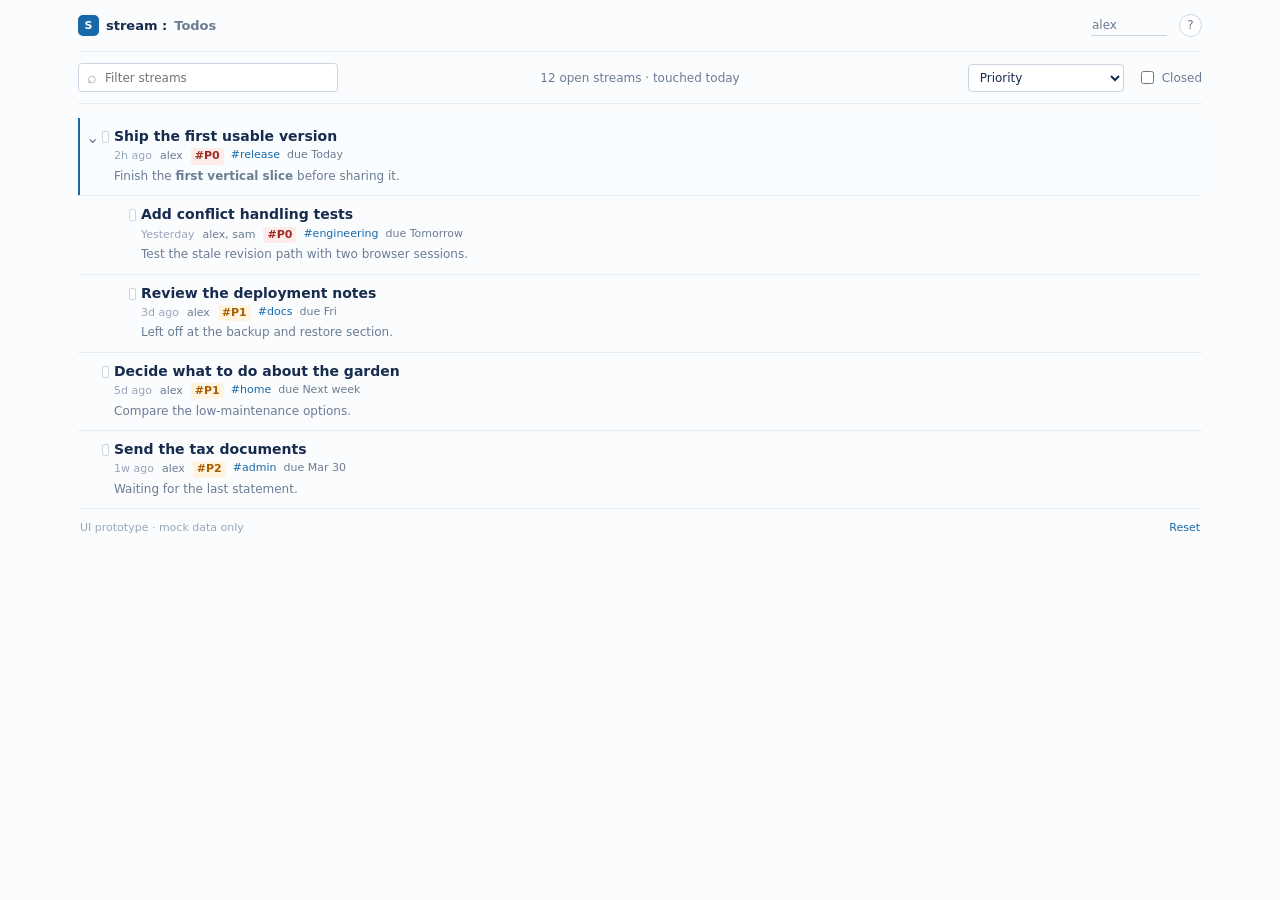
==== prototype/index.html @ 562539ad "Add compact UI prototype" ====
<!doctype html>
<html lang="en">
  <head>
    <meta charset="utf-8">
    <meta name="viewport" content="width=device-width, initial-scale=1">
    <meta name="description" content="Stream UI prototype">
    <title>Stream — UI prototype</title>
    <link rel="stylesheet" href="./style.css">
    <script defer src="./prototype.js"></script>
  </head>
  <body>
    <main class="app-shell">
      <header class="topbar">
        <div class="brand"><span class="brand-mark">S</span><span>stream :</span><span class="breadcrumb"><strong>Todos</strong></span></div>
        <div class="topbar-actions">
          <label class="username-field"><span class="sr-only">Your username</span><input id="username" type="text" value="alex" placeholder="username" autocomplete="nickname"></label>
          <button class="icon-button" type="button" title="Keyboard shortcuts" data-action="shortcuts">?</button>
        </div>
      </header>

      <section class="toolbar" aria-label="View controls">
        <label class="search-control"><span aria-hidden="true">⌕</span><input id="search" type="search" placeholder="Filter streams" autocomplete="off"></label>
        <div class="toolbar-stats">12 open streams <span class="dot-separator">·</span> touched today</div>
        <div class="toolbar-controls">
          <label class="compact-control"><span class="sr-only">View</span><select id="view-select"><option value="priority">Priority</option><option value="recent">Recently touched</option><option value="stale">Stale</option></select></label>
          <label class="check-control"><input id="show-closed" type="checkbox"> <span>Closed</span></label>
        </div>
      </section>

      <section id="stream-list" class="stream-list" aria-label="Streams" tabindex="0"></section>

      <footer class="prototype-footer"><span>UI prototype · mock data only</span><button type="button" data-action="reset">Reset</button></footer>
    </main>

    <dialog id="shortcuts-dialog" class="shortcuts-dialog">
      <div class="dialog-heading"><h2>Keyboard shortcuts</h2><button class="icon-button" type="button" data-action="close-shortcuts" aria-label="Close">×</button></div>
      <dl class="shortcut-list">
        <div><dt><kbd>j</kbd> / <kbd>k</kbd></dt><dd>Move selection</dd></div>
        <div><dt><kbd>o</kbd></dt><dd>Expand or collapse</dd></div>
        <div><dt><kbd>?</kbd></dt><dd>Show this help</dd></div>
      </dl>
    </dialog>
  </body>
</html>
---- prototype/style.css ----
:root {
  color-scheme: light;
  --ink: #172b4d;
  --muted: #6b7c93;
  --faint: #97a6ba;
  --line: #e7edf3;
  --line-strong: #cbd5e1;
  --surface: #fff;
  --canvas: #fbfcfd;
  --blue: #1769aa;
  --blue-soft: #e8f2fb;
  --amber: #a95d00;
  --amber-soft: #fff4df;
  --green: #247a52;
  --green-soft: #e9f7ef;
  font-family: Inter, ui-sans-serif, system-ui, -apple-system, BlinkMacSystemFont, "Segoe UI", sans-serif;
  color: var(--ink);
  background: var(--canvas);
}

* { box-sizing: border-box; }
body { margin: 0; min-width: 320px; }
button, input, select { font: inherit; }
button { cursor: pointer; }
.sr-only { position: absolute; width: 1px; height: 1px; overflow: hidden; clip: rect(0, 0, 0, 0); white-space: nowrap; }

.app-shell { width: min(1180px, 100%); margin: 0 auto; padding: 0 28px 34px; }
.topbar { display: grid; grid-template-columns: minmax(0, 1fr) auto; align-items: center; gap: 20px; min-height: 52px; padding: 9px 0; border-bottom: 1px solid var(--line); }
.breadcrumb { display: inline-flex; gap: 7px; color: var(--faint); font-size: 13px; }
.breadcrumb strong { color: var(--muted); font-weight: 650; }
h2, p { margin: 0; }
.topbar-actions { display: flex; align-items: center; justify-self: end; gap: 12px; padding-bottom: 1px; }
.brand { display: inline-flex; align-items: center; gap: 7px; color: var(--ink); font-size: 13px; font-weight: 750; white-space: nowrap; }
.brand-mark { display: grid; width: 21px; height: 21px; place-items: center; border-radius: 5px; color: #fff; background: var(--blue); font-size: 11px; }
.username-field input { width: 76px; border: 0; border-bottom: 1px solid var(--line-strong); outline: 0; padding: 3px 1px; color: var(--muted); background: transparent; font-size: 12px; }
.username-field input:focus { border-color: var(--blue); color: var(--ink); }
.icon-button { display: grid; width: 23px; height: 23px; place-items: center; border: 1px solid var(--line-strong); border-radius: 50%; color: var(--muted); background: var(--surface); font-size: 12px; }
.icon-button:hover, .icon-button:focus-visible { color: var(--blue); border-color: var(--blue); }

.toolbar { display: grid; grid-template-columns: minmax(160px, 1fr) auto minmax(160px, 1fr); align-items: center; gap: 18px; min-height: 52px; border-bottom: 1px solid var(--line); }
.toolbar-stats { color: var(--muted); font-size: 12px; text-align: center; white-space: nowrap; }
.toolbar-controls { display: flex; justify-content: end; align-items: center; gap: 13px; }
.compact-control select { border: 1px solid var(--line-strong); border-radius: 4px; padding: 5px 22px 5px 7px; color: var(--ink); background: var(--surface); font-size: 12px; }
.check-control { display: inline-flex; align-items: center; gap: 5px; color: var(--muted); font-size: 12px; }
.check-control input { accent-color: var(--blue); }
.search-control { display: flex; align-items: center; gap: 6px; width: min(260px, 100%); border: 1px solid var(--line-strong); border-radius: 4px; padding: 4px 8px; color: var(--faint); background: var(--surface); }
.search-control:focus-within { border-color: var(--blue); box-shadow: 0 0 0 2px var(--blue-soft); }
.search-control input { width: 100%; border: 0; outline: 0; color: var(--ink); background: transparent; font-size: 12px; }

.stream-list { margin-top: 14px; outline: none; }
.stream-list:focus-visible { box-shadow: 0 0 0 3px var(--blue-soft); }
.stream-row { position: relative; display: grid; grid-template-columns: 29px minmax(0, 1fr); gap: 5px; padding: 9px 2px 10px calc(2px + (var(--depth) * 27px)); border-bottom: 1px solid var(--line); }
.stream-row::before { position: absolute; top: 0; bottom: 0; left: calc(var(--depth) * 27px); width: 2px; content: ""; }
.stream-row:hover, .stream-row.is-selected { background: #fafdff; }
.stream-row.is-selected::before { background: var(--blue); }
.stream-row.is-closed { opacity: .58; }
.stream-gutter { display: flex; align-items: start; gap: 5px; padding-top: 2px; }
.disclosure { width: 17px; height: 17px; border: 0; border-radius: 3px; color: var(--muted); background: transparent; line-height: 1; }
.disclosure:hover, .disclosure:focus-visible { color: var(--blue); background: var(--blue-soft); }
.disclosure.is-empty { visibility: hidden; }
.status-box { display: grid; width: 12px; height: 12px; margin-top: 2px; place-items: center; border: 1px solid var(--line-strong); border-radius: 2px; color: var(--green); background: var(--surface); font-size: 10px; line-height: 1; }
.is-closed .status-box { border-color: var(--green); background: var(--green-soft); }
.stream-main { min-width: 0; }
.stream-title-line { display: flex; align-items: baseline; gap: 8px; min-height: 18px; }
.stream-title { min-width: 0; color: var(--ink); font-size: 14px; font-weight: 650; line-height: 1.35; }
.stream-title:hover { color: var(--blue); }
.stream-meta { display: flex; align-items: center; gap: 8px; min-height: 17px; margin-top: 2px; overflow: hidden; color: var(--muted); font-size: 11px; line-height: 1.3; }
.updated { flex: 0 0 auto; color: var(--faint); }
.owners { overflow: hidden; text-overflow: ellipsis; white-space: nowrap; }
.tag-list { display: flex; gap: 7px; overflow: hidden; color: var(--blue); white-space: nowrap; }
.tag { flex: 0 0 auto; }
.tag.priority-tag { border-radius: 3px; padding: 1px 4px; color: var(--amber); background: var(--amber-soft); font-weight: 750; }
.tag.priority-tag.p0 { color: #9d2b24; background: #ffebe9; }
.due-tag { flex: 0 0 auto; color: var(--muted); }
.stream-description { max-width: 780px; margin-top: 3px; overflow: hidden; color: var(--muted); font-size: 12px; line-height: 1.45; text-overflow: ellipsis; white-space: nowrap; }
.editable-text { border-radius: 3px; cursor: text; }
.editable-text:hover { background: var(--blue-soft); }
.editable-text[contenteditable="true"] { min-width: 80px; outline: 1px solid var(--blue); background: #fff; box-shadow: 0 0 0 2px var(--blue-soft); white-space: normal; }
.empty-filter { padding: 42px 0; color: var(--muted); text-align: center; }
.prototype-footer { display: flex; justify-content: space-between; padding: 12px 2px; color: var(--faint); font-size: 11px; }
.prototype-footer button { border: 0; padding: 0; color: var(--blue); background: transparent; font-size: inherit; }
.shortcuts-dialog { width: min(370px, calc(100% - 32px)); border: 1px solid var(--line-strong); border-radius: 7px; padding: 18px; color: var(--ink); box-shadow: 0 18px 60px rgb(23 43 77 / 20%); }
.shortcuts-dialog::backdrop { background: rgb(23 43 77 / 22%); }
.dialog-heading { display: flex; align-items: center; justify-content: space-between; margin-bottom: 14px; }
.dialog-heading h2 { font-size: 17px; }
.shortcut-list { display: grid; gap: 9px; margin: 0; }
.shortcut-list div { display: grid; grid-template-columns: 90px 1fr; align-items: center; }
.shortcut-list dt, .shortcut-list dd { margin: 0; }
.shortcut-list dd { color: var(--muted); font-size: 13px; }

@media (max-width: 760px) {
  .app-shell { padding: 0 15px 28px; }
  .topbar { grid-template-columns: 1fr; align-items: start; gap: 8px; padding-bottom: 10px; }
  .topbar-actions { justify-self: end; }
  .toolbar { grid-template-columns: 1fr auto; gap: 8px 12px; padding: 8px 0; }
  .toolbar-stats { grid-column: 1 / -1; grid-row: 2; text-align: left; }
  .toolbar-controls { grid-column: 2; grid-row: 1; }
  .search-control { width: 100%; }
  .check-control { display: none; }
}
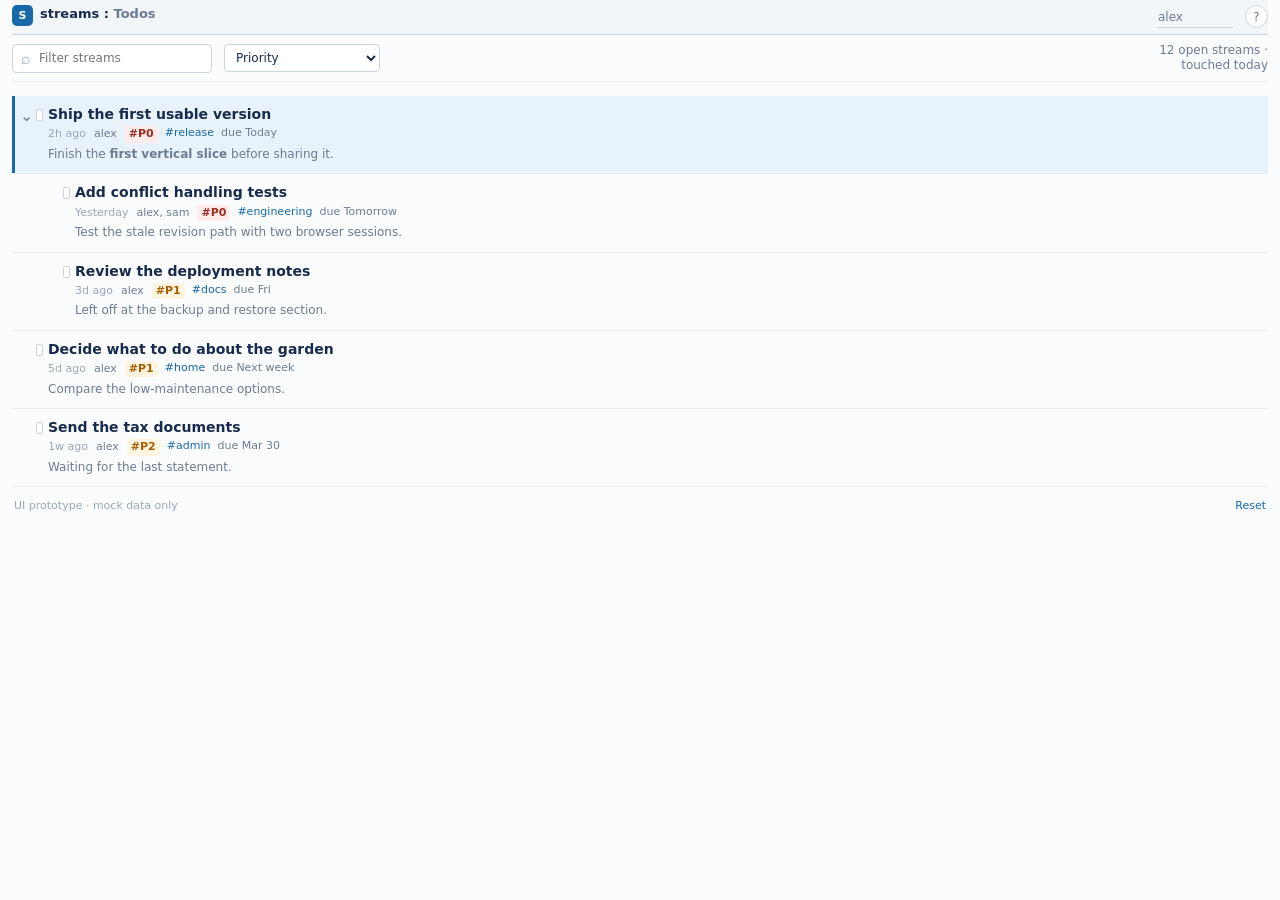
==== commit a622894b: "Refine streams UI prototype layout" ====
--- a/prototype/index.html
+++ b/prototype/index.html
@@ -3,28 +3,27 @@
   <head>
     <meta charset="utf-8">
     <meta name="viewport" content="width=device-width, initial-scale=1">
-    <meta name="description" content="Stream UI prototype">
-    <title>Stream — UI prototype</title>
+    <meta name="description" content="Streams UI prototype">
+    <title>Streams — UI prototype</title>
     <link rel="stylesheet" href="./style.css">
     <script defer src="./prototype.js"></script>
   </head>
   <body>
     <main class="app-shell">
       <header class="topbar">
-        <div class="brand"><span class="brand-mark">S</span><span>stream :</span><span class="breadcrumb"><strong>Todos</strong></span></div>
+        <div class="brand"><span class="brand-mark">S</span><span class="brand-copy"><span class="brand-prefix">streams :</span> <span class="breadcrumb"><strong>Todos</strong></span></span></div>
         <div class="topbar-actions">
           <label class="username-field"><span class="sr-only">Your username</span><input id="username" type="text" value="alex" placeholder="username" autocomplete="nickname"></label>
           <button class="icon-button" type="button" title="Keyboard shortcuts" data-action="shortcuts">?</button>
         </div>
       </header>
 
-      <section class="toolbar" aria-label="View controls">
+      <section class="viewbar" aria-label="Viewbar controls">
         <label class="search-control"><span aria-hidden="true">⌕</span><input id="search" type="search" placeholder="Filter streams" autocomplete="off"></label>
-        <div class="toolbar-stats">12 open streams <span class="dot-separator">·</span> touched today</div>
         <div class="toolbar-controls">
           <label class="compact-control"><span class="sr-only">View</span><select id="view-select"><option value="priority">Priority</option><option value="recent">Recently touched</option><option value="stale">Stale</option></select></label>
-          <label class="check-control"><input id="show-closed" type="checkbox"> <span>Closed</span></label>
         </div>
+        <div class="toolbar-stats">12 open streams <span class="dot-separator">·</span> touched today</div>
       </section>
 
       <section id="stream-list" class="stream-list" aria-label="Streams" tabindex="0"></section>
--- a/prototype/style.css
+++ b/prototype/style.css
@@ -6,6 +6,7 @@
   --line: #e7edf3;
   --line-strong: #cbd5e1;
   --surface: #fff;
+  --header-surface: #f3f6f9;
   --canvas: #fbfcfd;
   --blue: #1769aa;
   --blue-soft: #e8f2fb;
@@ -24,25 +25,25 @@
 button { cursor: pointer; }
 .sr-only { position: absolute; width: 1px; height: 1px; overflow: hidden; clip: rect(0, 0, 0, 0); white-space: nowrap; }
 
-.app-shell { width: min(1180px, 100%); margin: 0 auto; padding: 0 28px 34px; }
-.topbar { display: grid; grid-template-columns: minmax(0, 1fr) auto; align-items: center; gap: 20px; min-height: 52px; padding: 9px 0; border-bottom: 1px solid var(--line); }
-.breadcrumb { display: inline-flex; gap: 7px; color: var(--faint); font-size: 13px; }
+.app-shell { width: 100%; margin: 0; padding: 0 12px 34px; }
+.topbar { display: grid; grid-template-columns: minmax(0, 1fr) auto; align-items: start; gap: 16px; padding: 5px 0; border-bottom: 1px solid var(--line-strong); background: var(--header-surface); }
+.breadcrumb { color: var(--faint); font-size: 13px; }
 .breadcrumb strong { color: var(--muted); font-weight: 650; }
 h2, p { margin: 0; }
 .topbar-actions { display: flex; align-items: center; justify-self: end; gap: 12px; padding-bottom: 1px; }
-.brand { display: inline-flex; align-items: center; gap: 7px; color: var(--ink); font-size: 13px; font-weight: 750; white-space: nowrap; }
+.brand { display: flex; align-items: flex-start; gap: 7px; min-width: 0; color: var(--ink); font-size: 13px; font-weight: 750; line-height: 1.45; }
+.brand-copy { min-width: 0; }
+.brand-prefix { white-space: nowrap; }
 .brand-mark { display: grid; width: 21px; height: 21px; place-items: center; border-radius: 5px; color: #fff; background: var(--blue); font-size: 11px; }
 .username-field input { width: 76px; border: 0; border-bottom: 1px solid var(--line-strong); outline: 0; padding: 3px 1px; color: var(--muted); background: transparent; font-size: 12px; }
 .username-field input:focus { border-color: var(--blue); color: var(--ink); }
 .icon-button { display: grid; width: 23px; height: 23px; place-items: center; border: 1px solid var(--line-strong); border-radius: 50%; color: var(--muted); background: var(--surface); font-size: 12px; }
 .icon-button:hover, .icon-button:focus-visible { color: var(--blue); border-color: var(--blue); }
 
-.toolbar { display: grid; grid-template-columns: minmax(160px, 1fr) auto minmax(160px, 1fr); align-items: center; gap: 18px; min-height: 52px; border-bottom: 1px solid var(--line); }
-.toolbar-stats { color: var(--muted); font-size: 12px; text-align: center; white-space: nowrap; }
-.toolbar-controls { display: flex; justify-content: end; align-items: center; gap: 13px; }
+.viewbar { display: grid; grid-template-columns: minmax(180px, 200px) minmax(0, 1fr) minmax(112px, max-content); align-items: center; gap: 12px; min-height: 0; padding: 8px 0; border-bottom: 1px solid var(--line); }
+.toolbar-stats { min-width: 0; max-width: 150px; color: var(--muted); font-size: 12px; line-height: 1.25; text-align: right; white-space: normal; }
+.toolbar-controls { display: flex; justify-content: start; align-items: center; gap: 13px; min-width: 0; }
 .compact-control select { border: 1px solid var(--line-strong); border-radius: 4px; padding: 5px 22px 5px 7px; color: var(--ink); background: var(--surface); font-size: 12px; }
-.check-control { display: inline-flex; align-items: center; gap: 5px; color: var(--muted); font-size: 12px; }
-.check-control input { accent-color: var(--blue); }
 .search-control { display: flex; align-items: center; gap: 6px; width: min(260px, 100%); border: 1px solid var(--line-strong); border-radius: 4px; padding: 4px 8px; color: var(--faint); background: var(--surface); }
 .search-control:focus-within { border-color: var(--blue); box-shadow: 0 0 0 2px var(--blue-soft); }
 .search-control input { width: 100%; border: 0; outline: 0; color: var(--ink); background: transparent; font-size: 12px; }
@@ -51,8 +52,9 @@
 .stream-list:focus-visible { box-shadow: 0 0 0 3px var(--blue-soft); }
 .stream-row { position: relative; display: grid; grid-template-columns: 29px minmax(0, 1fr); gap: 5px; padding: 9px 2px 10px calc(2px + (var(--depth) * 27px)); border-bottom: 1px solid var(--line); }
 .stream-row::before { position: absolute; top: 0; bottom: 0; left: calc(var(--depth) * 27px); width: 2px; content: ""; }
-.stream-row:hover, .stream-row.is-selected { background: #fafdff; }
-.stream-row.is-selected::before { background: var(--blue); }
+.stream-row:hover { background: #fafdff; }
+.stream-row.is-selected { background: var(--blue-soft); box-shadow: inset 3px 0 0 var(--blue); }
+.stream-row.is-selected::before { background: transparent; }
 .stream-row.is-closed { opacity: .58; }
 .stream-gutter { display: flex; align-items: start; gap: 5px; padding-top: 2px; }
 .disclosure { width: 17px; height: 17px; border: 0; border-radius: 3px; color: var(--muted); background: transparent; line-height: 1; }
@@ -72,10 +74,11 @@
 .tag.priority-tag { border-radius: 3px; padding: 1px 4px; color: var(--amber); background: var(--amber-soft); font-weight: 750; }
 .tag.priority-tag.p0 { color: #9d2b24; background: #ffebe9; }
 .due-tag { flex: 0 0 auto; color: var(--muted); }
-.stream-description { max-width: 780px; margin-top: 3px; overflow: hidden; color: var(--muted); font-size: 12px; line-height: 1.45; text-overflow: ellipsis; white-space: nowrap; }
+.stream-description { display: -webkit-box; max-width: 780px; margin-top: 3px; overflow: hidden; color: var(--muted); font-size: 12px; line-height: 1.45; text-overflow: ellipsis; -webkit-box-orient: vertical; -webkit-line-clamp: 5; }
 .editable-text { border-radius: 3px; cursor: text; }
 .editable-text:hover { background: var(--blue-soft); }
 .editable-text[contenteditable="true"] { min-width: 80px; outline: 1px solid var(--blue); background: #fff; box-shadow: 0 0 0 2px var(--blue-soft); white-space: normal; }
+.stream-description[contenteditable="true"] { display: block; -webkit-line-clamp: unset; }
 .empty-filter { padding: 42px 0; color: var(--muted); text-align: center; }
 .prototype-footer { display: flex; justify-content: space-between; padding: 12px 2px; color: var(--faint); font-size: 11px; }
 .prototype-footer button { border: 0; padding: 0; color: var(--blue); background: transparent; font-size: inherit; }
@@ -89,12 +92,8 @@
 .shortcut-list dd { color: var(--muted); font-size: 13px; }
 
 @media (max-width: 760px) {
-  .app-shell { padding: 0 15px 28px; }
-  .topbar { grid-template-columns: 1fr; align-items: start; gap: 8px; padding-bottom: 10px; }
-  .topbar-actions { justify-self: end; }
-  .toolbar { grid-template-columns: 1fr auto; gap: 8px 12px; padding: 8px 0; }
-  .toolbar-stats { grid-column: 1 / -1; grid-row: 2; text-align: left; }
-  .toolbar-controls { grid-column: 2; grid-row: 1; }
+  .app-shell { padding: 0 10px 28px; }
+  .topbar { gap: 12px; }
+  .viewbar { grid-template-columns: minmax(150px, 170px) minmax(0, 1fr) minmax(106px, 112px); gap: 6px; padding: 5px 0; }
   .search-control { width: 100%; }
-  .check-control { display: none; }
 }
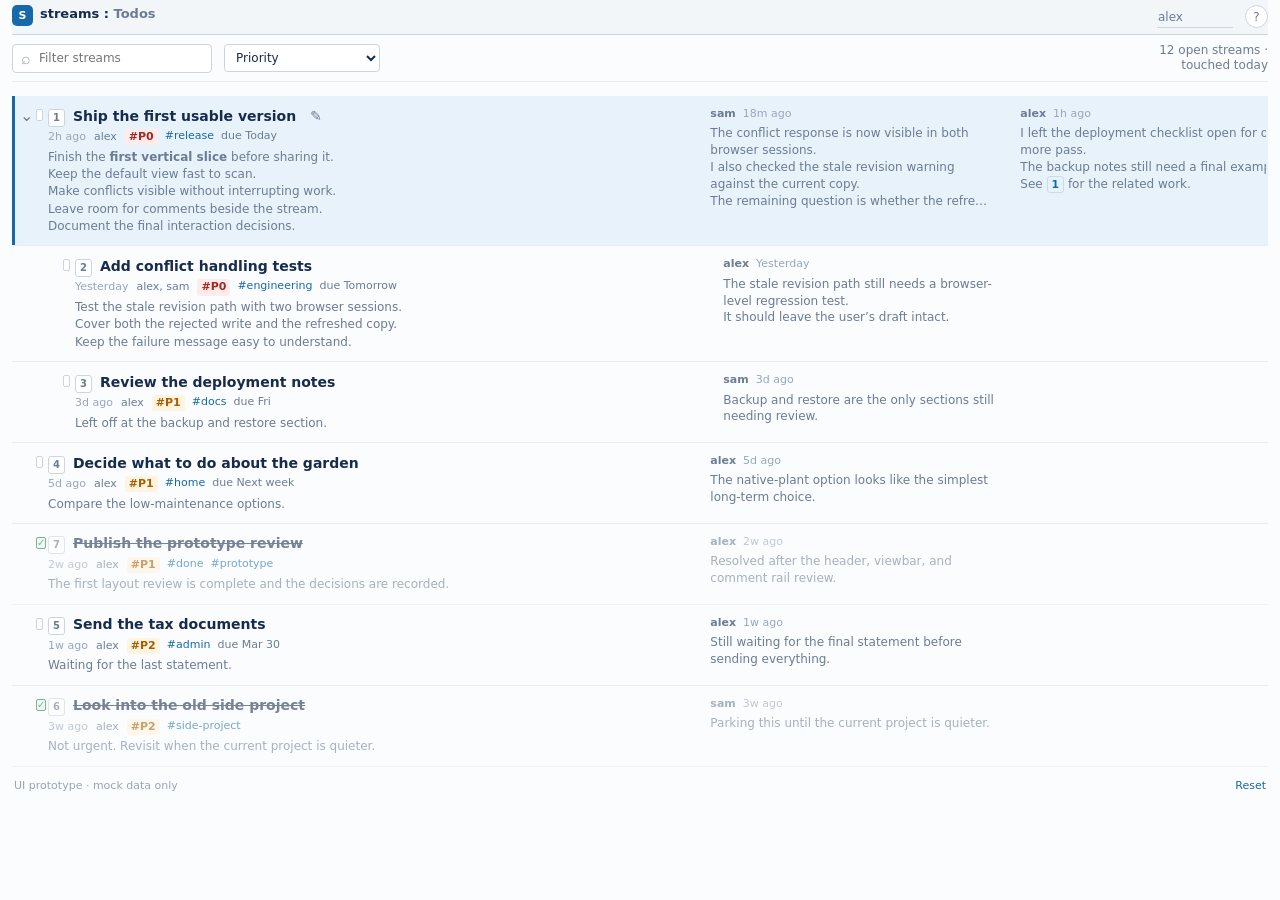
==== commit abd7e905: "Fix chrome and horizontal focus navigation" ====
--- a/prototype/index.html
+++ b/prototype/index.html
@@ -10,6 +10,7 @@
   </head>
   <body>
     <main class="app-shell">
+      <div class="app-chrome">
       <header class="topbar">
         <div class="brand"><span class="brand-mark">S</span><span class="brand-copy"><span class="brand-prefix">streams :</span> <span class="breadcrumb"><strong>Todos</strong></span></span></div>
         <div class="topbar-actions">
@@ -25,6 +26,7 @@
         </div>
         <div class="toolbar-stats">12 open streams <span class="dot-separator">·</span> touched today</div>
       </section>
+      </div>
 
       <section id="stream-list" class="stream-list" aria-label="Streams" tabindex="0"></section>
 
@@ -35,6 +37,7 @@
       <div class="dialog-heading"><h2>Keyboard shortcuts</h2><button class="icon-button" type="button" data-action="close-shortcuts" aria-label="Close">×</button></div>
       <dl class="shortcut-list">
         <div><dt><kbd>j</kbd> / <kbd>k</kbd></dt><dd>Move selection</dd></div>
+        <div><dt><kbd>h</kbd> / <kbd>l</kbd></dt><dd>Move across stream/comments</dd></div>
         <div><dt><kbd>o</kbd></dt><dd>Expand or collapse</dd></div>
         <div><dt><kbd>?</kbd></dt><dd>Show this help</dd></div>
       </dl>
--- a/prototype/style.css
+++ b/prototype/style.css
@@ -26,6 +26,7 @@
 .sr-only { position: absolute; width: 1px; height: 1px; overflow: hidden; clip: rect(0, 0, 0, 0); white-space: nowrap; }
 
 .app-shell { width: 100%; margin: 0; padding: 0 12px 34px; }
+.app-chrome { position: sticky; top: 0; z-index: 20; background: var(--canvas); }
 .topbar { display: grid; grid-template-columns: minmax(0, 1fr) auto; align-items: start; gap: 16px; padding: 5px 0; border-bottom: 1px solid var(--line-strong); background: var(--header-surface); }
 .breadcrumb { color: var(--faint); font-size: 13px; }
 .breadcrumb strong { color: var(--muted); font-weight: 650; }
@@ -56,16 +57,22 @@
 .stream-row.is-selected { background: var(--blue-soft); box-shadow: inset 3px 0 0 var(--blue); }
 .stream-row.is-selected::before { background: transparent; }
 .stream-row.is-closed { opacity: .58; }
+.stream-row.is-closed .stream-title { text-decoration: line-through; text-decoration-thickness: 1px; }
 .stream-gutter { display: flex; align-items: start; gap: 5px; padding-top: 2px; }
 .disclosure { width: 17px; height: 17px; border: 0; border-radius: 3px; color: var(--muted); background: transparent; line-height: 1; }
 .disclosure:hover, .disclosure:focus-visible { color: var(--blue); background: var(--blue-soft); }
 .disclosure.is-empty { visibility: hidden; }
 .status-box { display: grid; width: 12px; height: 12px; margin-top: 2px; place-items: center; border: 1px solid var(--line-strong); border-radius: 2px; color: var(--green); background: var(--surface); font-size: 10px; line-height: 1; }
 .is-closed .status-box { border-color: var(--green); background: var(--green-soft); }
-.stream-main { min-width: 0; }
+.stream-main { display: grid; grid-template-columns: minmax(400px, 52%) minmax(300px, 1fr); column-gap: 20px; align-items: stretch; min-width: 0; }
+.stream-content { grid-column: 1; min-width: 0; }
 .stream-title-line { display: flex; align-items: baseline; gap: 8px; min-height: 18px; }
+.stream-id { display: inline-block; flex: 0 0 auto; min-width: 17px; border: 1px solid var(--line-strong); border-radius: 3px; padding: 0 4px; color: var(--muted); background: var(--surface); font-size: 10px; font-weight: 650; line-height: 16px; text-align: center; }
 .stream-title { min-width: 0; color: var(--ink); font-size: 14px; font-weight: 650; line-height: 1.35; }
 .stream-title:hover { color: var(--blue); }
+.stream-edit { flex: 0 0 auto; width: 21px; height: 21px; border: 0; border-radius: 3px; color: var(--muted); background: transparent; font-size: 14px; line-height: 1; opacity: 0; }
+.stream-row:hover .stream-edit, .stream-row.is-selected .stream-edit, .stream-edit:focus-visible { opacity: 1; }
+.stream-edit:hover, .stream-edit:focus-visible { color: var(--blue); background: var(--blue-soft); }
 .stream-meta { display: flex; align-items: center; gap: 8px; min-height: 17px; margin-top: 2px; overflow: hidden; color: var(--muted); font-size: 11px; line-height: 1.3; }
 .updated { flex: 0 0 auto; color: var(--faint); }
 .owners { overflow: hidden; text-overflow: ellipsis; white-space: nowrap; }
@@ -73,12 +80,22 @@
 .tag { flex: 0 0 auto; }
 .tag.priority-tag { border-radius: 3px; padding: 1px 4px; color: var(--amber); background: var(--amber-soft); font-weight: 750; }
 .tag.priority-tag.p0 { color: #9d2b24; background: #ffebe9; }
+.stream-reference { display: inline-block; border: 1px solid #c9dced; border-radius: 3px; padding: 0 4px; color: var(--blue); background: var(--blue-soft); font-size: .9em; font-weight: 650; white-space: nowrap; }
+.stream-reference.is-closed { border-color: #b8d9c6; color: var(--green); background: var(--green-soft); }
 .due-tag { flex: 0 0 auto; color: var(--muted); }
 .stream-description { display: -webkit-box; max-width: 780px; margin-top: 3px; overflow: hidden; color: var(--muted); font-size: 12px; line-height: 1.45; text-overflow: ellipsis; -webkit-box-orient: vertical; -webkit-line-clamp: 5; }
+.stream-row.is-closed .stream-description { -webkit-line-clamp: 1; }
+.stream-row.is-selected.is-closed .stream-description { -webkit-line-clamp: 5; }
 .editable-text { border-radius: 3px; cursor: text; }
 .editable-text:hover { background: var(--blue-soft); }
 .editable-text[contenteditable="true"] { min-width: 80px; outline: 1px solid var(--blue); background: #fff; box-shadow: 0 0 0 2px var(--blue-soft); white-space: normal; }
 .stream-description[contenteditable="true"] { display: block; -webkit-line-clamp: unset; }
+.comment-rail { display: flex; grid-column: 2; grid-row: 1; align-self: start; min-width: 0; gap: 10px; overflow-x: auto; margin-top: 1px; scrollbar-color: var(--line-strong) transparent; }
+.comment-card { flex: 0 0 300px; min-width: 300px; padding: 0 9px; color: var(--muted); font-size: 12px; line-height: 1.4; }
+.comment-card.is-focused { border-radius: 3px; background: var(--blue-soft); box-shadow: inset 0 -2px 0 var(--blue); color: var(--ink); }
+.comment-body { display: -webkit-box; overflow: hidden; -webkit-box-orient: vertical; -webkit-line-clamp: 5; }
+.comment-meta { display: flex; gap: 7px; margin-bottom: 4px; color: var(--faint); font-size: 11px; }
+.comment-meta strong { color: var(--muted); font-weight: 650; }
 .empty-filter { padding: 42px 0; color: var(--muted); text-align: center; }
 .prototype-footer { display: flex; justify-content: space-between; padding: 12px 2px; color: var(--faint); font-size: 11px; }
 .prototype-footer button { border: 0; padding: 0; color: var(--blue); background: transparent; font-size: inherit; }
